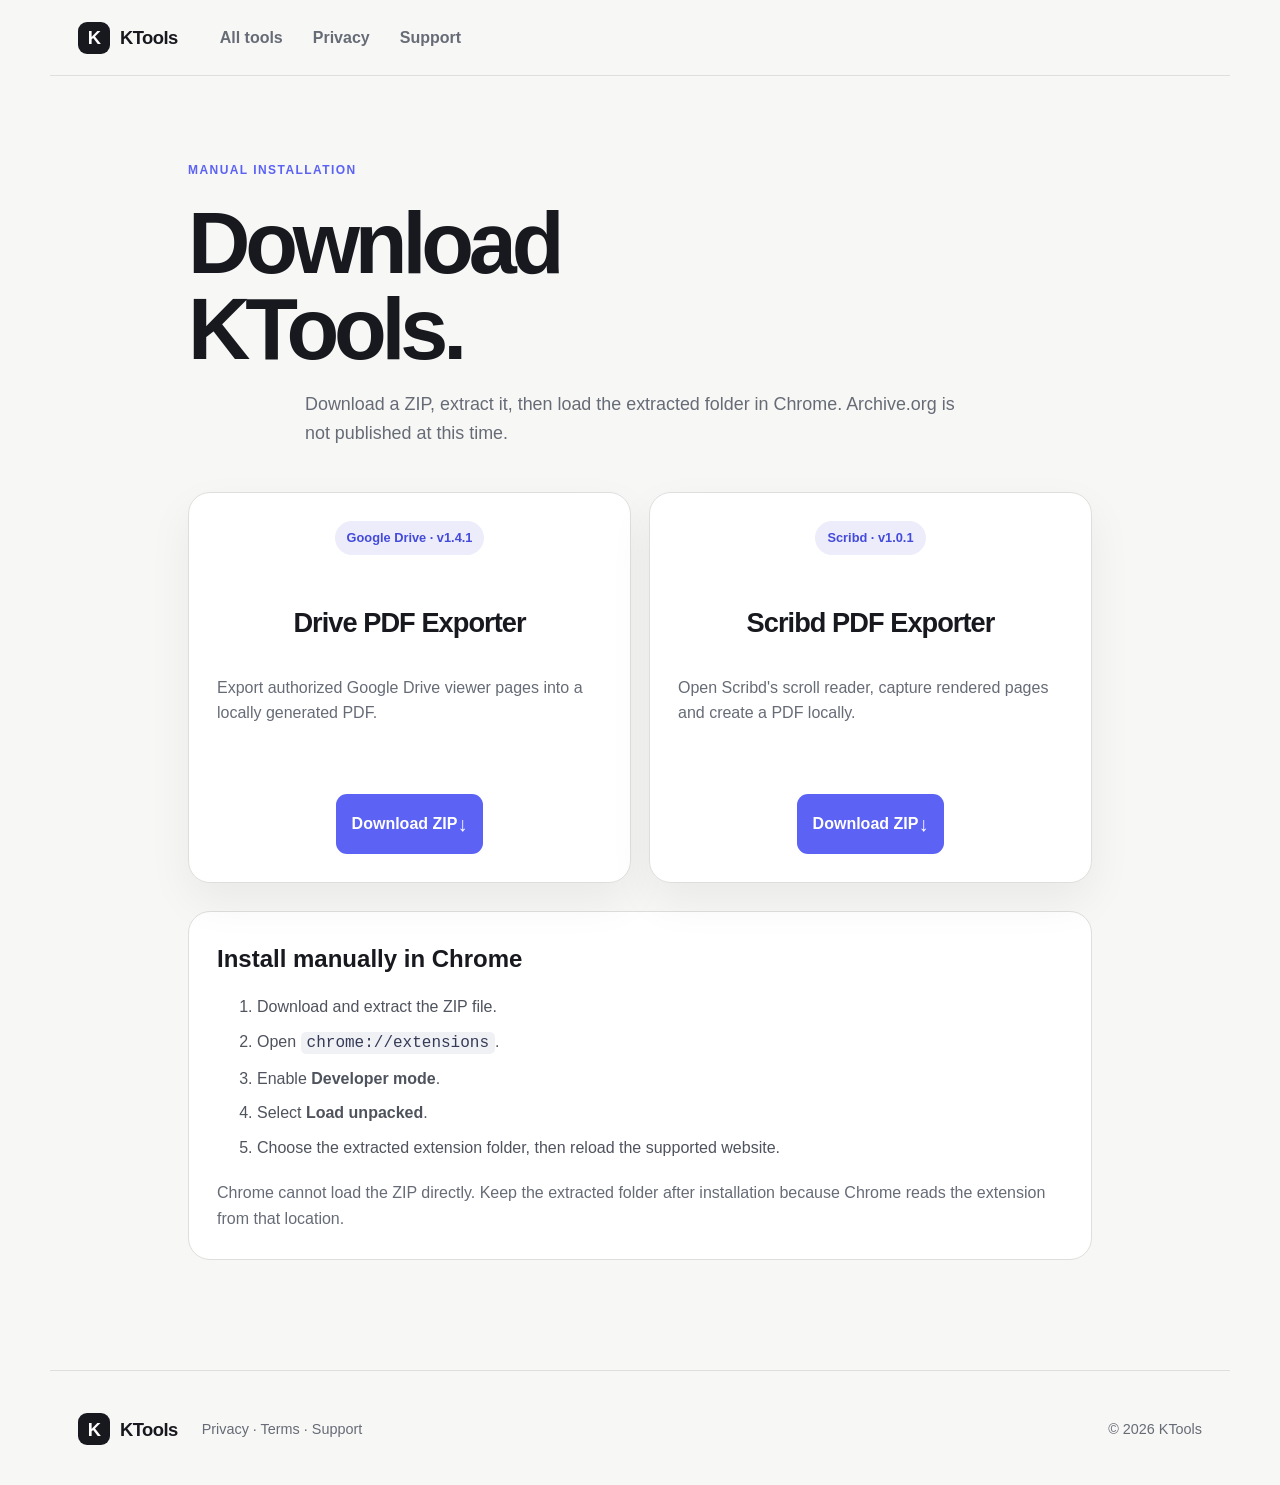
==== downloads/index.html @ bc717226 "Cập nhật Ext zip và scribd downloader" ====
<!doctype html>
<html lang="en">
<head>
  <meta charset="utf-8">
  <meta name="viewport" content="width=device-width,initial-scale=1">
  <meta name="description" content="Manually download KTools browser extensions.">
  <title>Manual Downloads — KTools</title>
  <link rel="icon" href="../assets/favicon.svg" type="image/svg+xml">
  <link rel="stylesheet" href="../styles.css">
  <link rel="stylesheet" href="../routes.css">
  <link rel="stylesheet" href="../downloads.css">
</head>
<body>
  <header class="site-header">
    <a class="brand" href="../"><span class="brand-mark">K</span>KTools</a>
    <nav><a href="../">All tools</a><a href="../privacy.html">Privacy</a><a href="../support.html">Support</a></nav>
  </header>
  <main class="page-shell download-page">
    <span class="badge">MANUAL INSTALLATION</span>
    <h1>Download<br>KTools.</h1>
    <p class="intro">Download a ZIP, extract it, then load the extracted folder in Chrome. Archive.org is not published at this time.</p>
    <section class="download-grid" aria-label="Available manual downloads">
      <article class="download-card">
        <span class="status-pill">Google Drive · v1.4.1</span>
        <h2>Drive PDF Exporter</h2>
        <p>Export authorized Google Drive viewer pages into a locally generated PDF.</p>
        <a class="download-button" href="ktools-drive-pdf-exporter-1.4.1-manual.zip" download>Download ZIP <span>↓</span></a>
      </article>
      <article class="download-card">
        <span class="status-pill">Scribd · v1.0.1</span>
        <h2>Scribd PDF Exporter</h2>
        <p>Open Scribd's scroll reader, capture rendered pages and create a PDF locally.</p>
        <a class="download-button" href="ktools-scribd-pdf-exporter-1.0.1-manual.zip" download>Download ZIP <span>↓</span></a>
      </article>
    </section>
    <section class="manual-install">
      <h2>Install manually in Chrome</h2>
      <ol>
        <li>Download and extract the ZIP file.</li>
        <li>Open <code>chrome://extensions</code>.</li>
        <li>Enable <strong>Developer mode</strong>.</li>
        <li>Select <strong>Load unpacked</strong>.</li>
        <li>Choose the extracted extension folder, then reload the supported website.</li>
      </ol>
      <p>Chrome cannot load the ZIP directly. Keep the extracted folder after installation because Chrome reads the extension from that location.</p>
    </section>
  </main>
  <footer>
    <a class="brand" href="../"><span class="brand-mark">K</span>KTools</a>
    <p><a href="../privacy.html">Privacy</a> · <a href="../terms.html">Terms</a> · <a href="../support.html">Support</a></p>
    <span>© <span id="year"></span> KTools</span>
  </footer>
  <script src="../script.js"></script>
</body>
</html>
---- styles.css ----
:root{--ink:#17191f;--muted:#666b76;--paper:#f7f7f5;--card:#fff;--line:#dedfdc;--accent:#5b62f4;--accent-dark:#444bdc;--soft:#ececfa;--radius:22px}*{box-sizing:border-box}html{scroll-behavior:smooth}body{margin:0;background:var(--paper);color:var(--ink);font:16px/1.6 Inter,ui-sans-serif,-apple-system,BlinkMacSystemFont,"Segoe UI",sans-serif}a{color:inherit;text-decoration:none}.site-header{height:76px;display:flex;align-items:center;max-width:1180px;margin:auto;padding:0 28px;border-bottom:1px solid var(--line);gap:42px}.brand{display:flex;align-items:center;gap:10px;font-size:1.15rem;font-weight:800;letter-spacing:-.03em}.brand-mark{width:32px;height:32px;display:grid;place-items:center;border-radius:9px;background:var(--ink);color:#fff;font-weight:900}.site-header nav{display:flex;gap:30px;color:var(--muted);font-weight:600}.site-header nav a:hover{color:var(--ink)}.header-download{margin-left:auto;border:1px solid var(--ink);border-radius:999px;padding:9px 18px;font-weight:700}.header-download:hover{background:var(--ink);color:#fff}.hero{max-width:1040px;margin:auto;padding:92px 28px 54px;text-align:center}.eyebrow{display:inline-flex;align-items:center;gap:9px;border:1px solid var(--line);background:#fff;border-radius:999px;padding:7px 13px;font-size:.8rem;font-weight:700;color:var(--muted);letter-spacing:.04em;text-transform:uppercase}.eyebrow span{width:8px;height:8px;background:#3ebd76;border-radius:50%}.hero h1{font-size:clamp(3rem,7vw,5.8rem);line-height:.98;letter-spacing:-.065em;margin:28px auto 25px;max-width:900px}.hero h1 em{font-style:normal;color:var(--accent)}.intro{font-size:1.15rem;max-width:670px;margin:0 auto 42px;color:var(--muted)}.download-card{display:grid;grid-template-columns:auto 1fr auto;align-items:center;text-align:left;gap:22px;padding:24px;background:var(--card);border:1px solid var(--line);border-radius:var(--radius);box-shadow:0 20px 50px rgba(25,27,36,.08)}.tool-icon{width:70px;height:70px;border-radius:18px;background:var(--soft);display:grid;place-items:center}.tool-icon svg{width:34px;fill:none;stroke:var(--accent);stroke-width:2}.tool-copy .label,.section-heading>span{font-size:.72rem;font-weight:800;letter-spacing:.13em;color:var(--accent)}.tool-copy h2{font-size:1.45rem;line-height:1.2;margin:4px 0}.tool-copy p{margin:0;color:var(--muted)}.primary-button{display:flex;align-items:center;justify-content:center;gap:10px;background:var(--accent);color:#fff;border-radius:13px;padding:14px 20px;font-weight:800;white-space:nowrap;box-shadow:0 9px 22px rgba(91,98,244,.24)}.primary-button:hover{background:var(--accent-dark);transform:translateY(-1px)}.primary-button svg{width:20px;fill:none;stroke:currentColor;stroke-width:2;stroke-linecap:round;stroke-linejoin:round}.trust-row{display:flex;justify-content:center;gap:28px;margin-top:24px;color:var(--muted);font-size:.88rem}.trust-row span:before{content:"✓";color:var(--accent);font-weight:900;margin-right:7px}.steps{max-width:1180px;margin:70px auto;padding:88px 28px;border-top:1px solid var(--line)}.section-heading{text-align:center;max-width:580px;margin:0 auto 52px}.section-heading h2{font-size:clamp(2rem,4vw,3.2rem);line-height:1.05;letter-spacing:-.05em;margin:10px 0}.section-heading p{color:var(--muted)}.steps ol{list-style:none;padding:0;margin:0;display:grid;grid-template-columns:repeat(3,1fr);gap:18px}.steps li{background:#fff;border:1px solid var(--line);border-radius:18px;padding:28px}.steps li>b{font-size:.8rem;color:var(--accent)}.steps h3{font-size:1.2rem;margin:24px 0 7px}.steps p{color:var(--muted);margin:0}.steps code{background:#eeeef1;border-radius:5px;padding:2px 5px;color:var(--ink)}.features{background:var(--ink);color:#fff;display:grid;grid-template-columns:repeat(3,1fr);gap:1px;max-width:1180px;margin:0 auto 96px;border-radius:var(--radius);overflow:hidden}.features article{padding:38px;background:#202229}.features article>span{color:#8d92ff;font-size:.8rem;font-weight:800}.features h3{margin:26px 0 8px;font-size:1.28rem}.features p{color:#b8bbc4;margin:0}.faq{max-width:860px;margin:0 auto;padding:20px 28px 100px}.faq .section-heading{text-align:left;margin-left:0}.faq-list{border-top:1px solid var(--line)}details{border-bottom:1px solid var(--line)}summary{display:flex;justify-content:space-between;align-items:center;cursor:pointer;list-style:none;padding:22px 0;font-weight:750;font-size:1.05rem}summary::-webkit-details-marker{display:none}summary i{width:20px;height:20px;position:relative}summary i:before,summary i:after{content:"";position:absolute;background:var(--ink);width:14px;height:2px;left:3px;top:9px}summary i:after{transform:rotate(90deg);transition:.2s}details[open] summary i:after{transform:rotate(0)}details p{color:var(--muted);margin:-8px 40px 22px 0}footer{max-width:1180px;margin:auto;border-top:1px solid var(--line);padding:32px 28px;display:flex;align-items:center;gap:24px;color:var(--muted);font-size:.9rem}footer .brand{color:var(--ink)}footer>span:last-child{margin-left:auto}@media(max-width:760px){.site-header{padding:0 18px}.site-header nav{display:none}.hero{padding:64px 18px 38px}.hero h1{font-size:3.25rem}.download-card{grid-template-columns:auto 1fr;padding:19px}.tool-icon{width:56px;height:56px}.primary-button{grid-column:1/-1}.trust-row{flex-direction:column;gap:5px}.steps{padding:66px 18px}.steps ol,.features{grid-template-columns:1fr}.features{margin:0 18px 70px}.faq{padding:10px 18px 74px}footer{margin:0 18px;padding:28px 0;flex-wrap:wrap}footer p{display:none}}@media(prefers-reduced-motion:no-preference){.primary-button{transition:.18s ease}.download-card{animation:rise .6s ease both}@keyframes rise{from{opacity:0;transform:translateY(18px)}to{opacity:1;transform:none}}}
---- routes.css ----
.tools-home{max-width:1080px;margin:0 auto;padding:90px 28px 110px}.tools-home .lead{text-align:center;max-width:760px;margin:0 auto 52px}.tools-home h1,.page-shell h1{font-size:clamp(3rem,7vw,5.4rem);line-height:1;letter-spacing:-.06em;margin:18px 0}.tools-home .lead p,.page-shell>.intro{font-size:1.12rem;color:#666b76}.tool-grid{display:grid;grid-template-columns:repeat(2,1fr);gap:20px}.tool-card{display:flex;flex-direction:column;min-height:340px;padding:30px;border:1px solid #dedfdc;border-radius:22px;background:#fff;box-shadow:0 18px 45px rgba(25,27,36,.06)}.tool-card .number{font-size:.75rem;font-weight:800;letter-spacing:.13em;color:#5b62f4}.tool-card h2{font-size:2rem;line-height:1.05;letter-spacing:-.04em;margin:36px 0 12px}.tool-card p{color:#666b76}.tool-card .card-link{margin-top:auto;display:inline-flex;align-items:center;gap:8px;font-weight:800;color:#484edb}.tool-card .card-link:after{content:'→';font-size:1.25rem}.page-shell{max-width:960px;margin:0 auto;padding:80px 28px 110px}.page-shell .badge{display:inline-block;color:#5b62f4;font-size:.75rem;font-weight:800;letter-spacing:.12em}.product-panel{margin-top:42px;padding:28px;border:1px solid #dedfdc;border-radius:22px;background:#fff}.product-panel h2{margin:12px 0 8px}.product-panel p{color:#666b76}.status-pill{display:inline-flex;padding:7px 12px;border-radius:99px;background:#ececfa;color:#444bdc;font-weight:800;font-size:.8rem}.plain-steps{margin-top:56px;display:grid;gap:14px}.plain-steps article{display:grid;grid-template-columns:48px 1fr;gap:14px;padding:20px;border-top:1px solid #dedfdc}.plain-steps b{color:#5b62f4}.plain-steps h3{margin:0}.plain-steps p{margin:5px 0;color:#666b76}@media(max-width:700px){.tool-grid{grid-template-columns:1fr}.tools-home,.page-shell{padding:58px 18px 80px}.tool-card{min-height:290px}}
---- downloads.css ----
.header-download[href]{text-decoration:none;transition:transform .15s ease,box-shadow .15s ease}.header-download[href]:hover{transform:translateY(-1px);box-shadow:0 7px 18px rgba(71,77,218,.24)}.download-grid{display:grid;grid-template-columns:repeat(2,minmax(0,1fr));gap:18px;margin-top:44px}.download-card{display:flex;flex-direction:column;min-height:285px;padding:28px;border:1px solid #dedfdc;border-radius:22px;background:#fff;box-shadow:0 18px 45px rgba(25,27,36,.06)}.download-card h2{font-size:1.7rem;letter-spacing:-.035em;margin:24px 0 8px}.download-card p{color:#666b76;margin:0 0 24px}.download-button{display:flex;justify-content:space-between;align-items:center;margin-top:22px;padding:14px 16px;border-radius:11px;background:#5b62f4;color:#fff;text-decoration:none;font-weight:800}.download-button span{font-size:1.25rem}.manual-install{margin-top:28px;padding:28px;border:1px solid #dedfdc;border-radius:22px;background:#fff}.manual-install h2{margin:0 0 14px}.manual-install li{margin:9px 0;color:#4f535d}.manual-install p{margin:20px 0 0;color:#666b76}.manual-install code{padding:2px 6px;border-radius:5px;background:#f0f1f5;color:#353a56}@media(max-width:700px){.download-grid{grid-template-columns:1fr}.download-card{min-height:250px}}
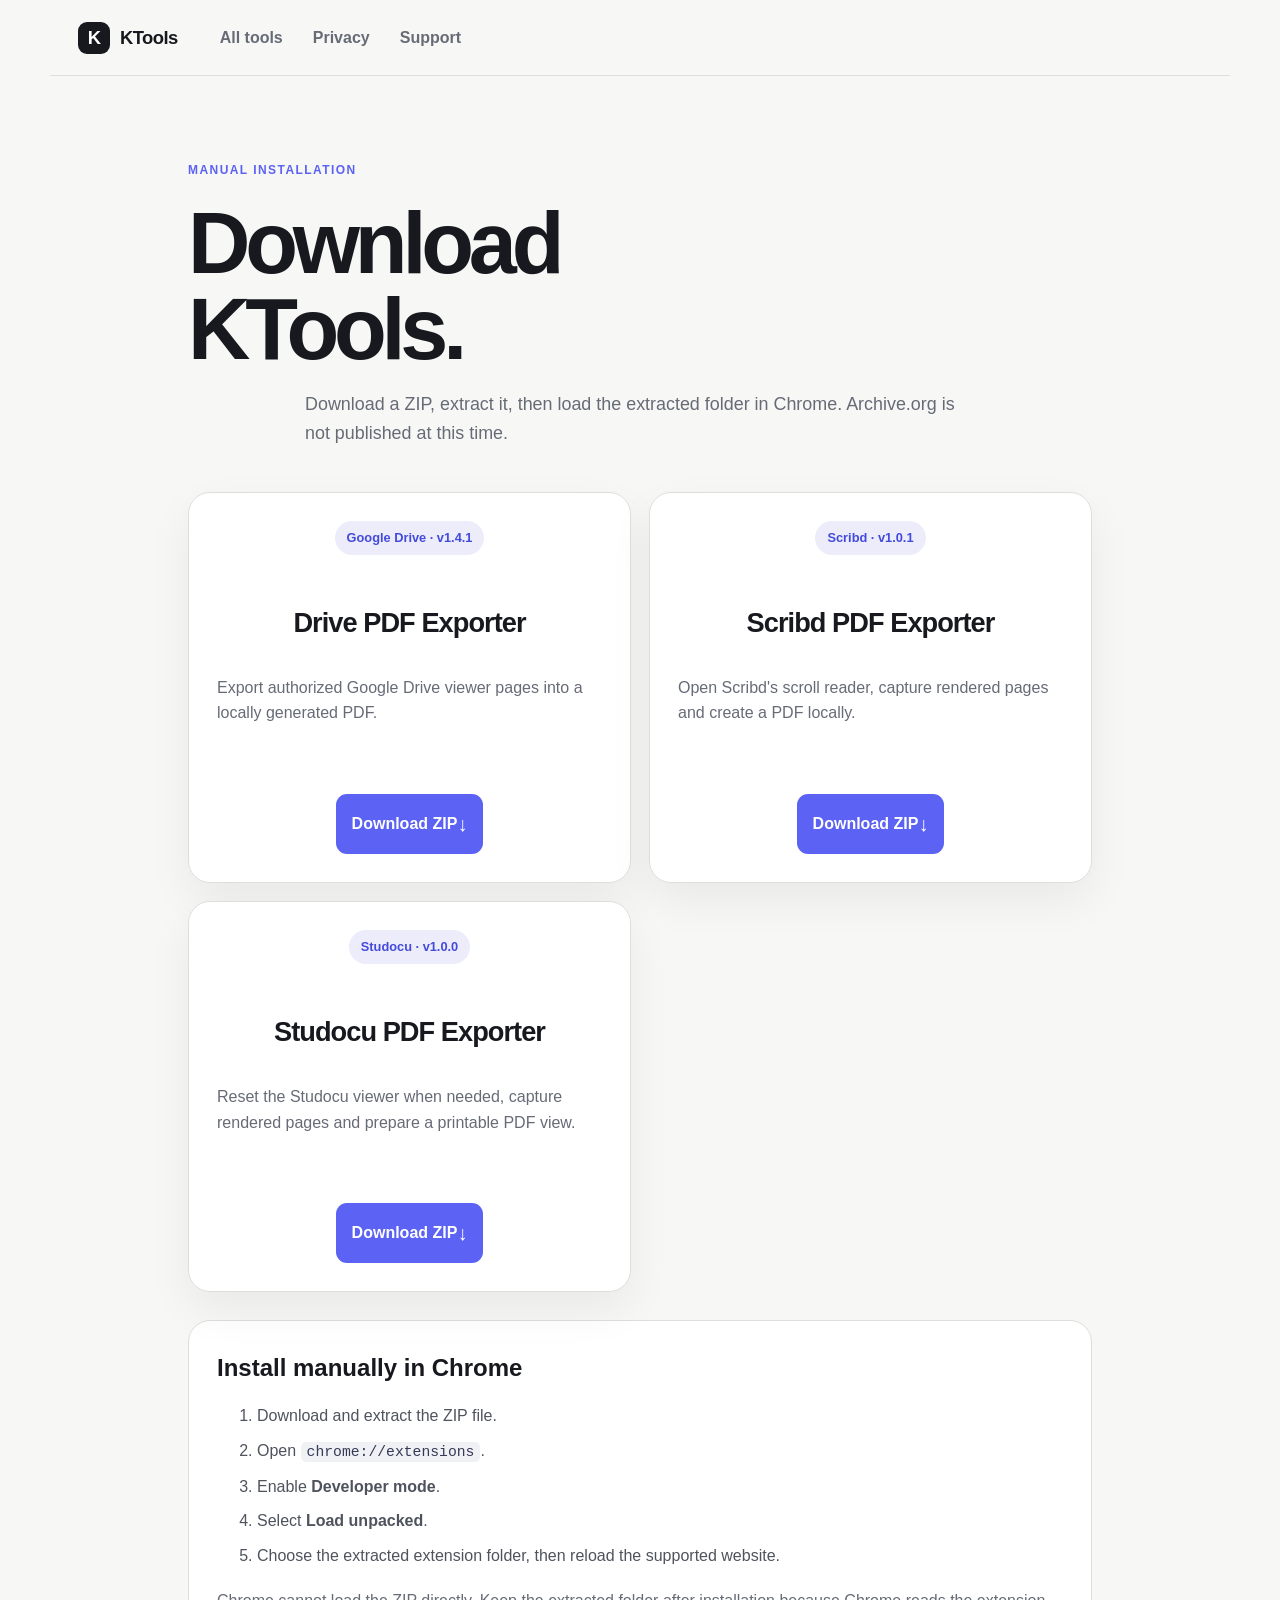
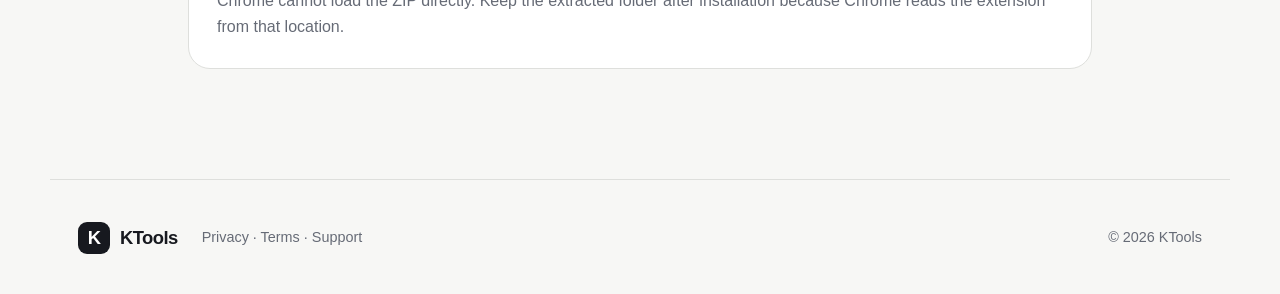
==== commit 285f0be2: "update studocu" ====
--- a/downloads/index.html
+++ b/downloads/index.html
@@ -32,6 +32,12 @@
         <p>Open Scribd's scroll reader, capture rendered pages and create a PDF locally.</p>
         <a class="download-button" href="ktools-scribd-pdf-exporter-1.0.1-manual.zip" download>Download ZIP <span>↓</span></a>
       </article>
+      <article class="download-card">
+        <span class="status-pill">Studocu · v1.0.0</span>
+        <h2>Studocu PDF Exporter</h2>
+        <p>Reset the Studocu viewer when needed, capture rendered pages and prepare a printable PDF view.</p>
+        <a class="download-button" href="ktools-studocu-pdf-exporter-1.0.0-manual.zip" download>Download ZIP <span>↓</span></a>
+      </article>
     </section>
     <section class="manual-install">
       <h2>Install manually in Chrome</h2>
--- a/downloads.css
+++ b/downloads.css
@@ -1 +1,14 @@
-.header-download[href]{text-decoration:none;transition:transform .15s ease,box-shadow .15s ease}.header-download[href]:hover{transform:translateY(-1px);box-shadow:0 7px 18px rgba(71,77,218,.24)}.download-grid{display:grid;grid-template-columns:repeat(2,minmax(0,1fr));gap:18px;margin-top:44px}.download-card{display:flex;flex-direction:column;min-height:285px;padding:28px;border:1px solid #dedfdc;border-radius:22px;background:#fff;box-shadow:0 18px 45px rgba(25,27,36,.06)}.download-card h2{font-size:1.7rem;letter-spacing:-.035em;margin:24px 0 8px}.download-card p{color:#666b76;margin:0 0 24px}.download-button{display:flex;justify-content:space-between;align-items:center;margin-top:22px;padding:14px 16px;border-radius:11px;background:#5b62f4;color:#fff;text-decoration:none;font-weight:800}.download-button span{font-size:1.25rem}.manual-install{margin-top:28px;padding:28px;border:1px solid #dedfdc;border-radius:22px;background:#fff}.manual-install h2{margin:0 0 14px}.manual-install li{margin:9px 0;color:#4f535d}.manual-install p{margin:20px 0 0;color:#666b76}.manual-install code{padding:2px 6px;border-radius:5px;background:#f0f1f5;color:#353a56}@media(max-width:700px){.download-grid{grid-template-columns:1fr}.download-card{min-height:250px}}
+.header-download[href]{text-decoration:none;transition:transform .15s ease,box-shadow .15s ease}.header-download[href]:hover{transform:translateY(-1px);box-shadow:0 7px 18px rgba(71,77,218,.24)}
+.download-grid{display:grid;grid-template-columns:repeat(2,minmax(0,1fr));gap:18px;margin-top:44px}.download-card{display:flex;flex-direction:column;min-height:285px;padding:28px;border:1px solid #dedfdc;border-radius:22px;background:#fff;box-shadow:0 18px 45px rgba(25,27,36,.06)}.download-card h2{font-size:1.7rem;letter-spacing:-.035em;margin:24px 0 8px}.download-card p{color:#666b76;margin:0 0 24px}
+.download-button{display:flex;justify-content:space-between;align-items:center;margin-top:22px;padding:14px 16px;border-radius:11px;background:#5b62f4;color:#fff;text-decoration:none;font-weight:800;transition:transform .15s ease,box-shadow .15s ease}.download-button:hover{transform:translateY(-1px);box-shadow:0 10px 24px rgba(68,75,220,.24)}.download-button span{font-size:1.25rem}
+.manual-install{margin-top:28px;padding:28px;border:1px solid #dedfdc;border-radius:22px;background:#fff}.manual-install h2{margin:0 0 14px}.manual-install li{margin:9px 0;color:#4f535d}.manual-install p{margin:20px 0 0;color:#666b76}.manual-install code,.guide-content code{padding:2px 6px;border-radius:5px;background:#f0f1f5;color:#353a56;font-size:.92em}
+
+.guide-page{max-width:1120px}.single-line-title{white-space:nowrap;font-size:clamp(1.75rem,6.1vw,4.8rem)!important;letter-spacing:-.055em!important}.guide-page>.intro{max-width:820px}
+.guide-accordion{display:grid;gap:16px;margin-top:50px}.guide-accordion details{overflow:hidden;border:1px solid #dedfdc;border-radius:20px;background:#fff;box-shadow:0 14px 38px rgba(25,27,36,.045)}.guide-accordion summary{display:grid;grid-template-columns:54px 1fr 32px;align-items:center;gap:16px;padding:24px 26px;cursor:pointer;list-style:none;user-select:none}.guide-accordion summary::-webkit-details-marker{display:none}.guide-accordion summary:hover{background:#fafaff}.guide-accordion summary:focus-visible{outline:3px solid rgba(91,98,244,.28);outline-offset:-3px}.guide-number{display:grid;place-items:center;width:44px;height:44px;border-radius:13px;background:#ededff;color:#5057e7;font-weight:900}.guide-accordion summary strong{display:block;font-size:1.2rem;letter-spacing:-.015em}.guide-accordion summary small{display:block;margin-top:4px;color:#747884;font-size:.9rem;font-weight:400}.guide-accordion summary i{position:relative;width:28px;height:28px;border-radius:50%;background:#f0f1f5}.guide-accordion summary i:before,.guide-accordion summary i:after{content:"";position:absolute;top:13px;left:8px;width:12px;height:2px;background:#555b6b;transition:transform .2s ease}.guide-accordion summary i:after{transform:rotate(90deg)}.guide-accordion details[open] summary i:after{transform:rotate(0)}.guide-accordion details[open] summary{border-bottom:1px solid #e3e4e1}.guide-content{padding:28px 34px 34px}.guide-callout{display:flex;justify-content:space-between;gap:18px;padding:16px 18px;border-radius:12px;background:#f4f4ff;color:#343951}.guide-callout span{color:#656a78;text-align:right}
+.detailed-steps{counter-reset:guide-step;display:grid;gap:0;margin:28px 0 0;padding:0;list-style:none}.detailed-steps li{counter-increment:guide-step;position:relative;padding:0 0 26px 54px}.detailed-steps li:not(:last-child):before{content:"";position:absolute;left:18px;top:36px;bottom:4px;width:1px;background:#dfe0e7}.detailed-steps li:after{content:counter(guide-step);position:absolute;left:0;top:-3px;display:grid;place-items:center;width:36px;height:36px;border:1px solid #cfd1df;border-radius:50%;background:#fff;color:#555cf0;font-size:.8rem;font-weight:900}.detailed-steps li>strong{display:block;font-size:1.02rem}.detailed-steps li p{margin:6px 0 0;color:#666b76;line-height:1.65}
+.browser-visual{display:flex;align-items:center;gap:12px;padding:13px 16px;border:1px solid #d9dae1;border-radius:13px;background:#f7f8fa;box-shadow:inset 0 1px #fff}.browser-visual span{width:13px;height:13px;border-radius:50%;background:#ff6159;box-shadow:21px 0 #ffbd2e,42px 0 #28c840;margin-right:43px}.browser-visual code{flex:1;padding:9px 14px;border-radius:999px;background:#fff;border:1px solid #e1e2e7;color:#353a56}.tip-box,.warning-box{margin-top:8px;padding:16px 18px;border-radius:12px;line-height:1.55}.tip-box{background:#eef7ff;color:#37516b}.warning-box{background:#fff4e8;color:#684b2d}
+
+@media(max-width:700px){.download-grid{grid-template-columns:1fr}.download-card{min-height:250px}.single-line-title{font-size:clamp(1.65rem,7.2vw,3rem)!important}.guide-accordion{margin-top:34px}.guide-accordion summary{grid-template-columns:42px 1fr 28px;gap:12px;padding:19px 16px}.guide-number{width:38px;height:38px}.guide-accordion summary strong{font-size:1.05rem}.guide-accordion summary small{font-size:.8rem}.guide-content{padding:22px 18px 26px}.guide-callout{flex-direction:column}.guide-callout span{text-align:left}.detailed-steps li{padding-left:48px}.browser-visual span{display:none}}
+
+/* Preserve the guide layout when an edited step intentionally has no description paragraph. */
+.detailed-steps li:not(:has(>p)){min-height:42px;padding-top:7px}.detailed-steps li:not(:has(>p))::after{top:0}.guide-content>.download-button:first-child{margin-top:0}.detailed-steps>.warning-box{list-style:none;margin:4px 0 0;padding:16px 18px}.detailed-steps>.warning-box::marker{content:""}
